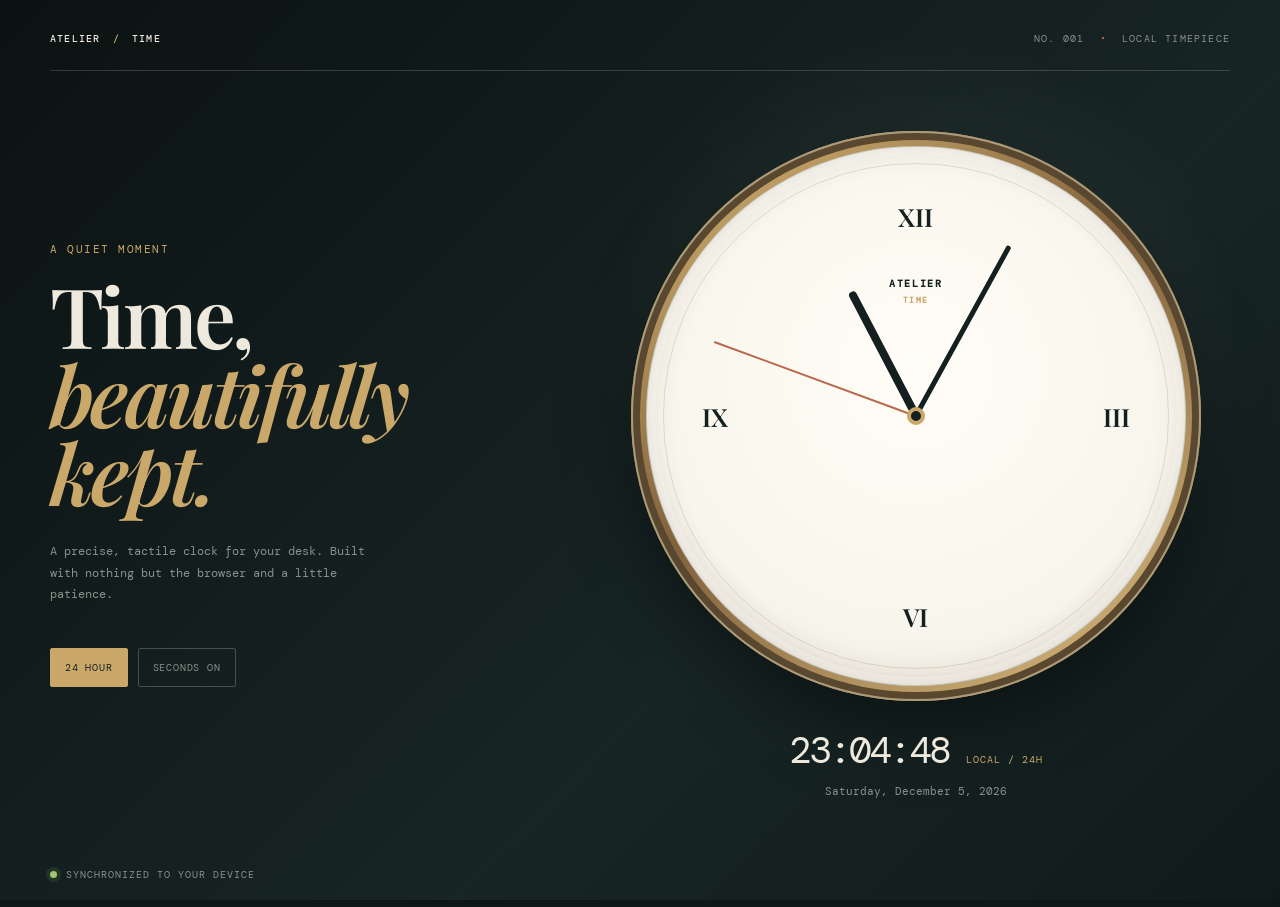
==== static/clock.html @ df5b9ff9 "Add luxury analog clock" ====
<!DOCTYPE html>
<html lang="en">
<head>
  <meta charset="UTF-8">
  <meta name="viewport" content="width=device-width, initial-scale=1.0">
  <meta name="theme-color" content="#101b1b">
  <title>Atelier Timepiece</title>
  <link rel="preconnect" href="https://fonts.googleapis.com">
  <link rel="preconnect" href="https://fonts.gstatic.com" crossorigin>
  <link href="https://fonts.googleapis.com/css2?family=DM+Mono:wght@400;500&family=Playfair+Display:wght@500;600;700&display=swap" rel="stylesheet">
  <link rel="stylesheet" href="/static/clock.css">
</head>
<body>
  <main class="clock-page">
    <header class="topbar">
      <a class="brand" href="/">ATELIER <span>/</span> TIME</a>
      <p class="edition">NO. 001 <span>•</span> LOCAL TIMEPIECE</p>
    </header>

    <section class="clock-layout" aria-label="Real-time analog clock">
      <div class="intro">
        <p class="eyebrow">A QUIET MOMENT</p>
        <h1>Time,<br><em>beautifully kept.</em></h1>
        <p class="lede">A precise, tactile clock for your desk. Built with nothing but the browser and a little patience.</p>
        <div class="controls" aria-label="Clock settings">
          <button class="control is-active" id="format-toggle" type="button" aria-pressed="true">24 HOUR</button>
          <button class="control" id="seconds-toggle" type="button" aria-pressed="true">SECONDS ON</button>
        </div>
      </div>

      <div class="watch-wrap">
        <div class="watch" id="watch" role="img" aria-label="Analog clock showing the current local time">
          <div class="watch-face">
            <div class="brand-mark">ATELIER<br><span>TIME</span></div>
            <div class="ticks" aria-hidden="true"></div>
            <div class="numerals" aria-hidden="true">
              <span class="numeral n12">XII</span><span class="numeral n3">III</span>
              <span class="numeral n6">VI</span><span class="numeral n9">IX</span>
            </div>
            <div class="hand hour" id="hour-hand"></div>
            <div class="hand minute" id="minute-hand"></div>
            <div class="hand second" id="second-hand"></div>
            <div class="pin"></div>
          </div>
        </div>
        <div class="digital" aria-live="polite">
          <span id="digital-time">00:00:00</span>
          <span id="period">LOCAL</span>
        </div>
        <p class="date" id="date-label">Monday, January 1, 2026</p>
      </div>
    </section>

    <footer><span class="status-dot"></span> SYNCHRONIZED TO YOUR DEVICE</footer>
  </main>
  <script src="/static/clock.js"></script>
</body>
</html>
---- static/clock.css ----
:root {
  --ink: #142020;
  --deep: #0d1717;
  --paper: #eee9dd;
  --face: #f8f5ec;
  --muted: #89918a;
  --line: rgba(238, 233, 221, .18);
  --gold: #c9a86a;
  --rust: #b9684d;
}

* { box-sizing: border-box; }

body {
  min-height: 100vh;
  margin: 0;
  color: var(--paper);
  background: var(--deep);
  font-family: "DM Mono", monospace;
}

body::before {
  position: fixed;
  inset: 0;
  z-index: -1;
  content: "";
  background: radial-gradient(circle at 72% 40%, #30423d 0, transparent 30%), linear-gradient(135deg, #0b1212, #182525 62%, #101a1a);
}

.clock-page { width: min(1180px, calc(100% - 64px)); min-height: 100vh; margin: auto; padding: 32px 0 26px; }
.topbar { display: flex; justify-content: space-between; align-items: center; padding-bottom: 25px; border-bottom: 1px solid var(--line); color: var(--muted); font-size: 10px; letter-spacing: .12em; }
.brand { color: var(--paper); text-decoration: none; font-weight: 500; }
.brand span { margin: 0 5px; color: var(--gold); }
.edition { margin: 0; }
.edition span { margin: 0 8px; color: var(--rust); }
.clock-layout { display: grid; grid-template-columns: .82fr 1.18fr; gap: clamp(48px, 9vw, 130px); align-items: center; min-height: calc(100vh - 145px); padding: 60px 0 70px; }
.eyebrow { margin: 0 0 20px; color: var(--gold); font-size: 11px; letter-spacing: .14em; }
h1 { margin: 0; color: var(--paper); font: 600 clamp(48px, 6.5vw, 86px)/.94 "Playfair Display", serif; letter-spacing: -.045em; }
h1 em { color: var(--gold); font-style: italic; }
.lede { max-width: 330px; margin: 30px 0 42px; color: var(--muted); font-size: 12px; line-height: 1.8; }
.controls { display: flex; flex-wrap: wrap; gap: 10px; }
.control { padding: 12px 14px; border: 1px solid rgba(238, 233, 221, .24); border-radius: 2px; color: var(--muted); background: transparent; font: 10px "DM Mono", monospace; letter-spacing: .08em; cursor: pointer; transition: color .2s, border-color .2s, background .2s; }
.control:hover, .control.is-active { border-color: var(--gold); color: var(--ink); background: var(--gold); }
.watch-wrap { display: flex; flex-direction: column; align-items: center; }
.watch { width: min(100%, 570px); aspect-ratio: 1; padding: 15px; border-radius: 50%; background: linear-gradient(145deg, #dab976, #80613b 46%, #e0c283); box-shadow: 0 28px 70px rgba(0, 0, 0, .4), inset 0 0 0 2px rgba(255, 240, 193, .5), inset 0 0 0 9px #59472f; }
.watch-face { position: relative; width: 100%; height: 100%; overflow: hidden; border: 1px solid rgba(20, 32, 32, .2); border-radius: 50%; background: radial-gradient(circle at 50% 42%, #fffdf6, var(--face) 65%, #d9d2c2); box-shadow: inset 0 0 30px rgba(74, 61, 39, .16), inset 0 0 0 8px rgba(255, 255, 255, .35); }
.watch-face::after { position: absolute; inset: 3%; border: 1px solid rgba(20, 32, 32, .12); border-radius: 50%; content: ""; }
.ticks { position: absolute; inset: 5%; border-radius: 50%; background: repeating-conic-gradient(from 0deg, var(--ink) 0deg 1deg, transparent 1deg 6deg); mask: radial-gradient(transparent 0 91%, #000 91.5% 94%, transparent 94.5%); }
.numerals { position: absolute; inset: 12%; color: var(--ink); font: 600 clamp(16px, 2.6vw, 25px) "Playfair Display", serif; }
.numeral { position: absolute; transform: translate(-50%, -50%); }
.n12 { top: 1%; left: 50%; }.n3 { top: 50%; left: 99%; }.n6 { top: 99%; left: 50%; }.n9 { top: 50%; left: 1%; }
.brand-mark { position: absolute; top: 24%; left: 50%; z-index: 2; color: var(--ink); transform: translateX(-50%); text-align: center; font: 600 10px "DM Mono", monospace; letter-spacing: .16em; line-height: 1.6; }
.brand-mark span { color: var(--gold); font-size: 8px; }
.hand { position: absolute; bottom: 50%; left: 50%; z-index: 3; transform-origin: 50% 100%; transform: translateX(-50%) rotate(0deg); border-radius: 10px; }
.hour { width: 8px; height: 26%; background: var(--ink); }.minute { width: 5px; height: 36%; background: var(--ink); }.second { width: 2px; height: 40%; background: var(--rust); transition: opacity .25s; }.second.is-hidden { opacity: 0; }
.pin { position: absolute; top: 50%; left: 50%; z-index: 5; width: 18px; height: 18px; border: 4px solid var(--gold); border-radius: 50%; background: var(--ink); transform: translate(-50%, -50%); }
.digital { display: flex; align-items: baseline; gap: 17px; margin-top: 24px; color: var(--paper); }.digital span:first-child { font-size: clamp(25px, 4vw, 38px); letter-spacing: -.08em; }.digital span:last-child { color: var(--gold); font-size: 10px; letter-spacing: .1em; }.date { margin: 9px 0 0; color: var(--muted); font-size: 11px; }
footer { display: flex; align-items: center; gap: 9px; color: var(--muted); font-size: 10px; letter-spacing: .1em; }.status-dot { width: 7px; height: 7px; border-radius: 50%; background: #9fc66c; box-shadow: 0 0 0 4px rgba(159, 198, 108, .12); }
@media (max-width: 760px) { .clock-page { width: min(100% - 32px, 540px); padding-top: 22px; }.edition { display: none; }.clock-layout { grid-template-columns: 1fr; gap: 54px; padding: 58px 0 60px; }.intro { text-align: center; }.lede { margin: 24px auto 30px; }.controls { justify-content: center; }.watch { width: min(100%, 430px); } }
@media (prefers-reduced-motion: reduce) { .second { transition: none; } }
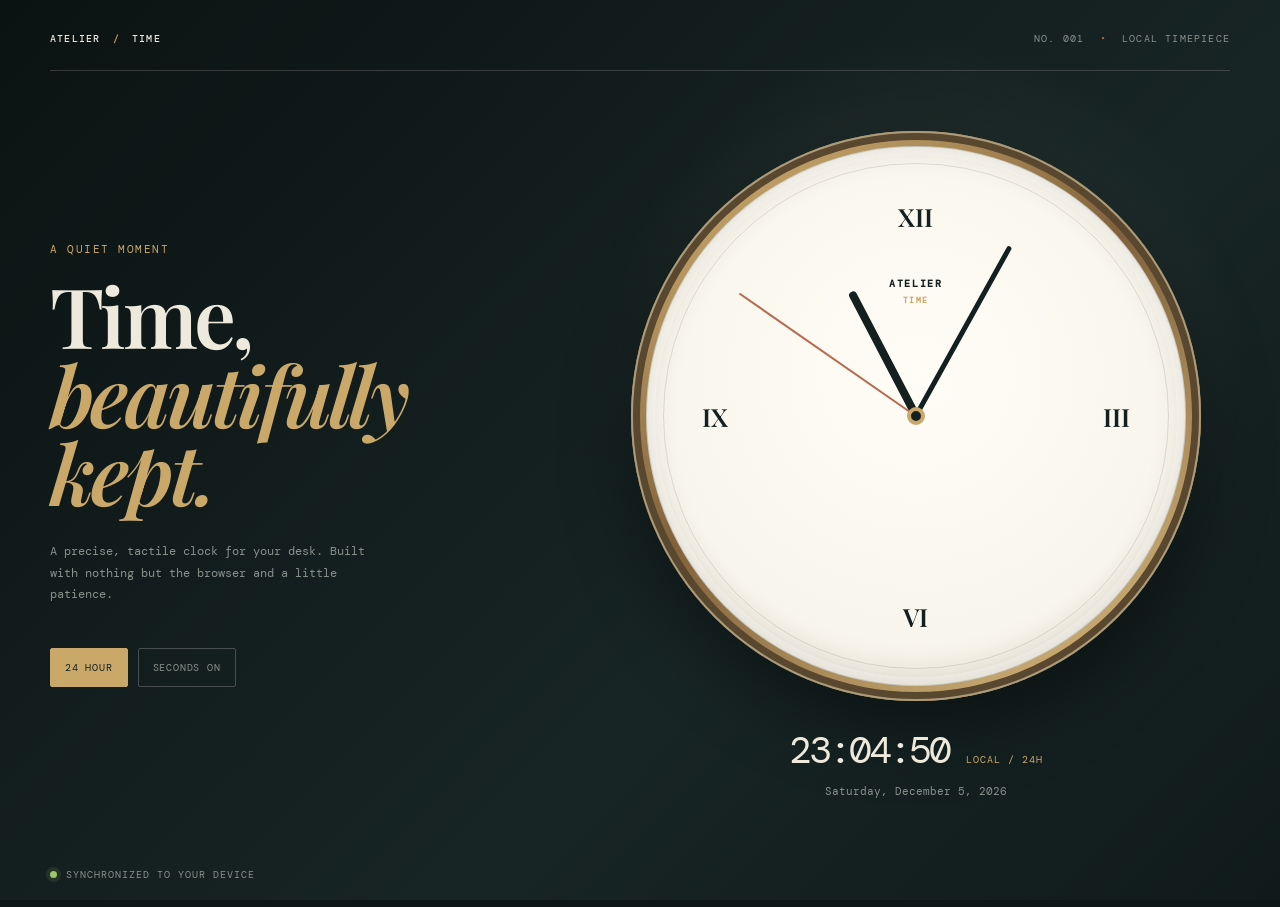
==== commit daa9804f: "Update page title to "My Luxury Clock"" ====
--- a/static/clock.html
+++ b/static/clock.html
@@ -4,7 +4,7 @@
   <meta charset="UTF-8">
   <meta name="viewport" content="width=device-width, initial-scale=1.0">
   <meta name="theme-color" content="#101b1b">
-  <title>Atelier Timepiece</title>
+  <title>My Luxury Clock</title>
   <link rel="preconnect" href="https://fonts.googleapis.com">
   <link rel="preconnect" href="https://fonts.gstatic.com" crossorigin>
   <link href="https://fonts.googleapis.com/css2?family=DM+Mono:wght@400;500&family=Playfair+Display:wght@500;600;700&display=swap" rel="stylesheet">
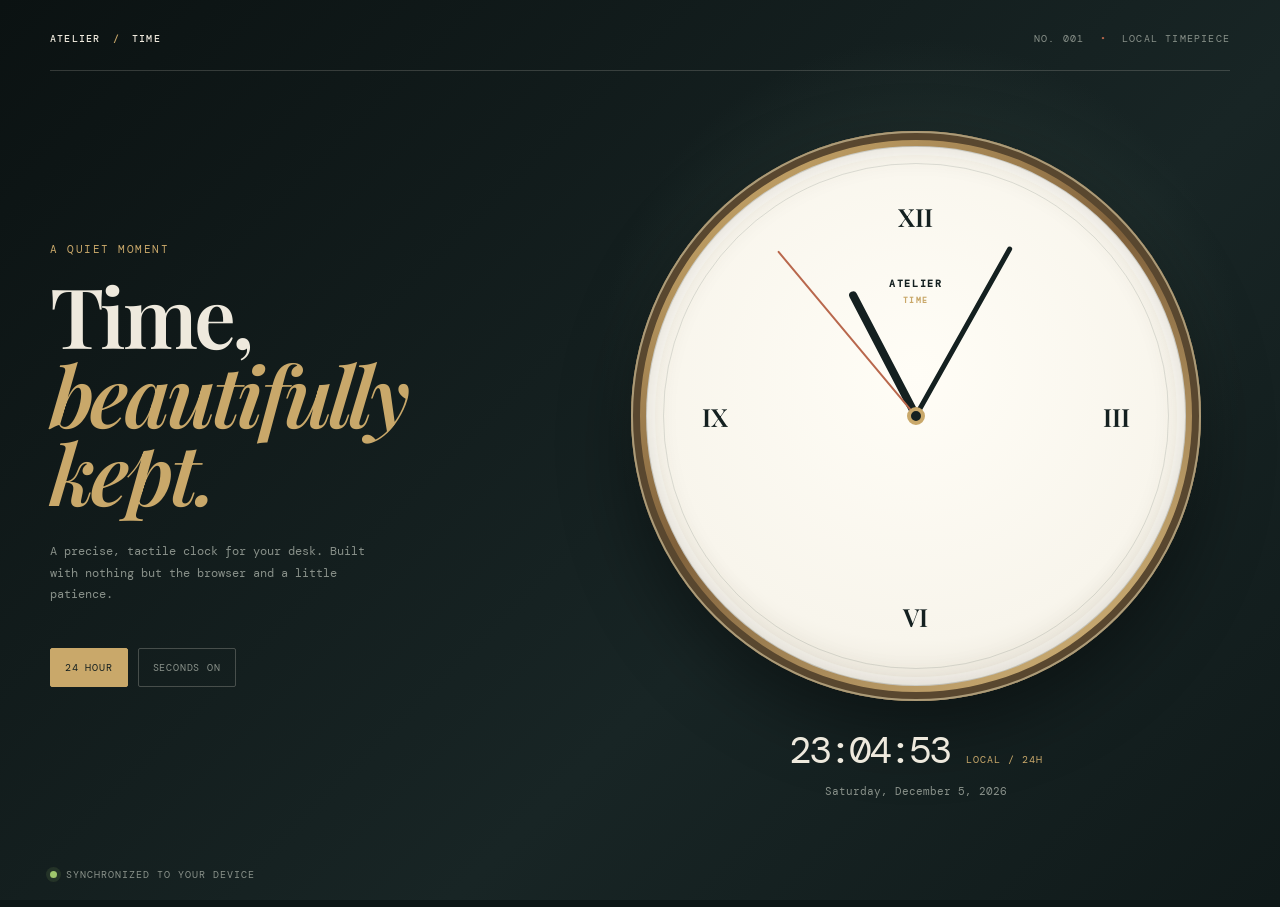
==== commit 853cd791: "Fix browser compatibility warnings" ====
--- a/static/clock.html
+++ b/static/clock.html
@@ -3,7 +3,6 @@
 <head>
   <meta charset="UTF-8">
   <meta name="viewport" content="width=device-width, initial-scale=1.0">
-  <meta name="theme-color" content="#101b1b">
   <title>My Luxury Clock</title>
   <link rel="preconnect" href="https://fonts.googleapis.com">
   <link rel="preconnect" href="https://fonts.gstatic.com" crossorigin>
